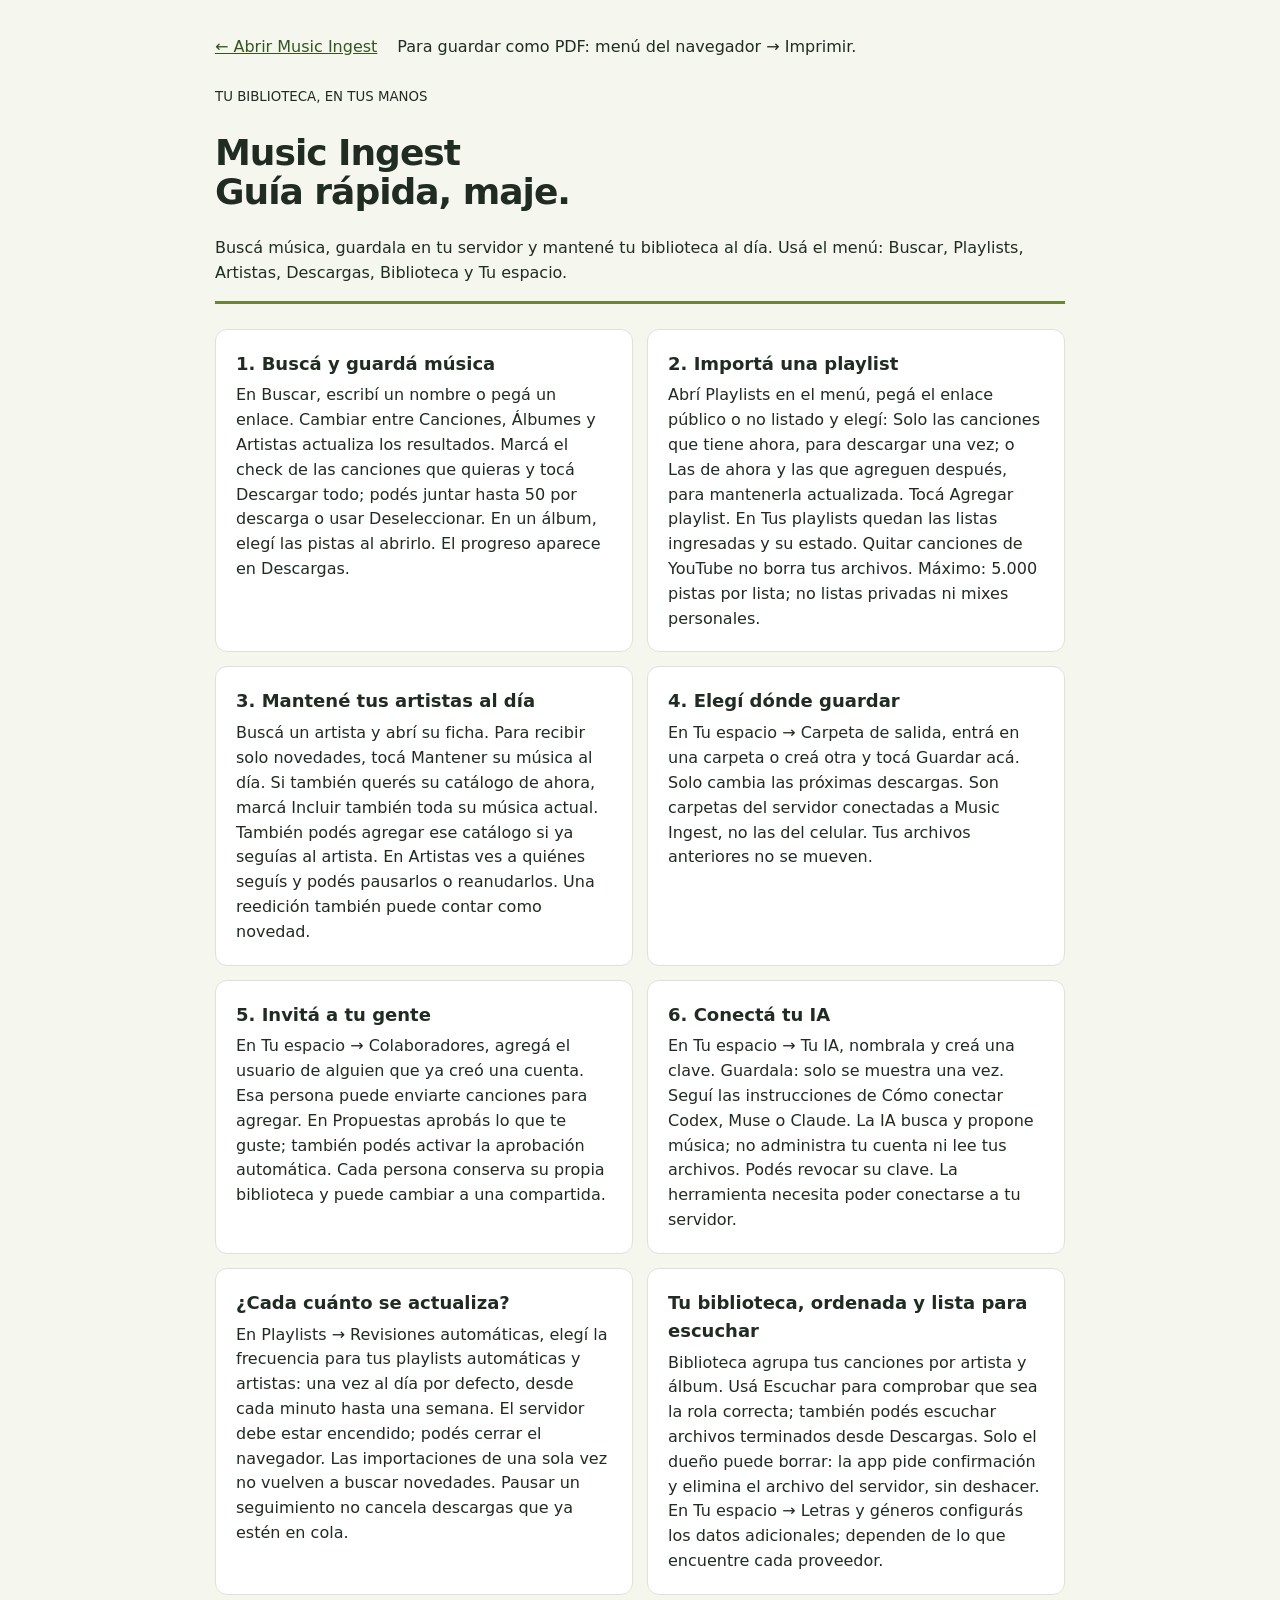
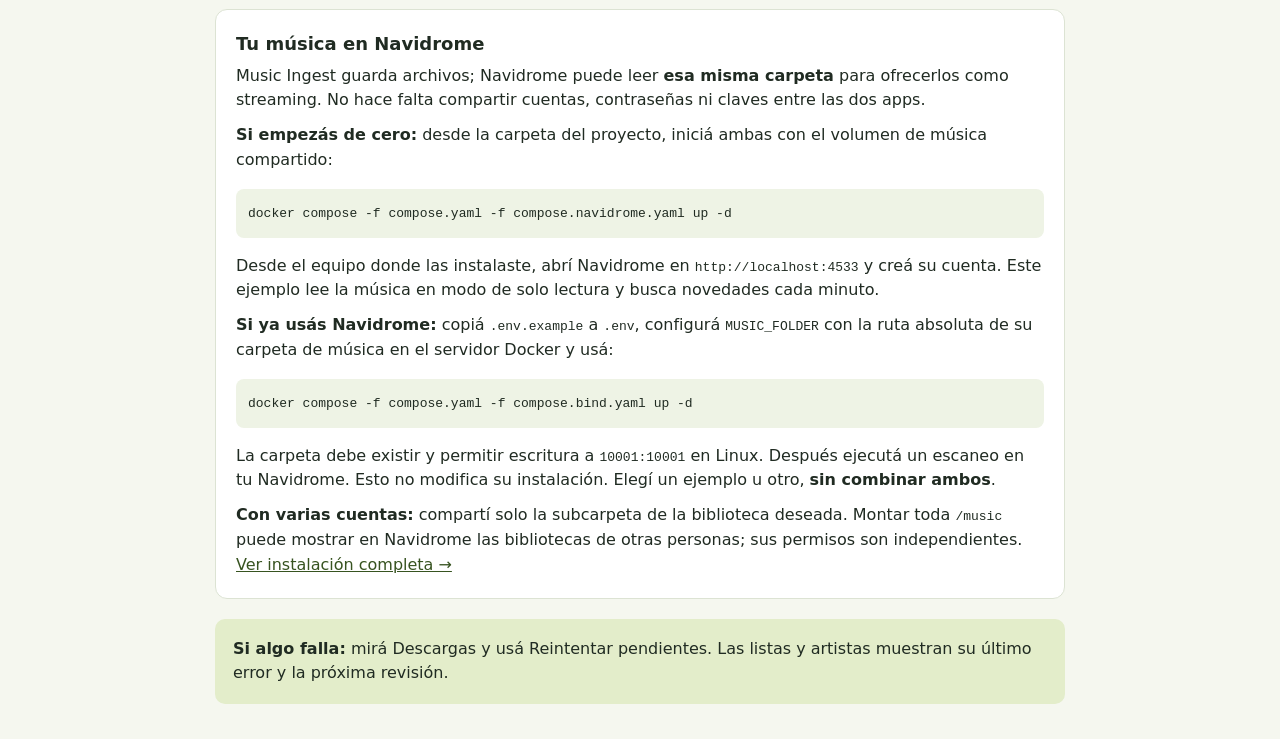
==== static/guia.html @ 91aa930c "Release Music Ingest public beta with private libraries and Navidrome support" ====
<!doctype html><html lang="es"><meta charset="utf-8"><meta name="viewport" content="width=device-width,initial-scale=1"><title>Music Ingest · Guía rápida</title><style>body{font:16px/1.55 system-ui,sans-serif;margin:auto;padding:35px 24px;max-width:850px;color:#202b22;background:#f5f7ef}header{border-bottom:3px solid #70833c;margin-bottom:25px;padding-bottom:15px}h1{font-size:36px;line-height:1.1;letter-spacing:-1px}h2{font-size:18px;margin:0 0 6px}p{margin:0}article{background:white;padding:20px;border:1px solid #dce3d3;border-radius:12px;break-inside:avoid}.grid{display:grid;grid-template-columns:1fr 1fr;gap:14px}a{color:#375320}nav{display:flex;gap:20px;margin-bottom:24px}.wide{grid-column:1/-1}.wide p+p{margin-top:10px}code{font-size:13px;overflow-wrap:anywhere}pre{white-space:pre-wrap;overflow-wrap:anywhere;background:#eef3e5;padding:12px;border-radius:8px}.tip{margin-top:20px;padding:18px;background:#e3edca;border-radius:10px}@media(max-width:650px){.grid{grid-template-columns:1fr}h1{font-size:30px}}@media print{body{font-size:10pt;padding:0;background:white}nav{display:none}.grid{gap:10px}article{padding:12px}h1{font-size:26pt}h2{font-size:12pt}@page{size:A4;margin:14mm}}</style><nav><a href="/">← Abrir Music Ingest</a><span>Para guardar como PDF: menú del navegador → Imprimir.</span></nav><header><small>TU BIBLIOTECA, EN TUS MANOS</small><h1>Music Ingest<br>Guía rápida, maje.</h1><p>Buscá música, guardala en tu servidor y mantené tu biblioteca al día. Usá el menú: Buscar, Playlists, Artistas, Descargas, Biblioteca y Tu espacio.</p></header><main class="grid"><article><h2>1. Buscá y guardá música</h2><p>En Buscar, escribí un nombre o pegá un enlace. Cambiar entre Canciones, Álbumes y Artistas actualiza los resultados. Marcá el check de las canciones que quieras y tocá Descargar todo; podés juntar hasta 50 por descarga o usar Deseleccionar. En un álbum, elegí las pistas al abrirlo. El progreso aparece en Descargas.</p></article><article><h2>2. Importá una playlist</h2><p>Abrí Playlists en el menú, pegá el enlace público o no listado y elegí: Solo las canciones que tiene ahora, para descargar una vez; o Las de ahora y las que agreguen después, para mantenerla actualizada. Tocá Agregar playlist. En Tus playlists quedan las listas ingresadas y su estado. Quitar canciones de YouTube no borra tus archivos. Máximo: 5.000 pistas por lista; no listas privadas ni mixes personales.</p></article><article><h2>3. Mantené tus artistas al día</h2><p>Buscá un artista y abrí su ficha. Para recibir solo novedades, tocá Mantener su música al día. Si también querés su catálogo de ahora, marcá Incluir también toda su música actual. También podés agregar ese catálogo si ya seguías al artista. En Artistas ves a quiénes seguís y podés pausarlos o reanudarlos. Una reedición también puede contar como novedad.</p></article><article><h2>4. Elegí dónde guardar</h2><p>En Tu espacio → Carpeta de salida, entrá en una carpeta o creá otra y tocá Guardar acá. Solo cambia las próximas descargas. Son carpetas del servidor conectadas a Music Ingest, no las del celular. Tus archivos anteriores no se mueven.</p></article><article><h2>5. Invitá a tu gente</h2><p>En Tu espacio → Colaboradores, agregá el usuario de alguien que ya creó una cuenta. Esa persona puede enviarte canciones para agregar. En Propuestas aprobás lo que te guste; también podés activar la aprobación automática. Cada persona conserva su propia biblioteca y puede cambiar a una compartida.</p></article><article><h2>6. Conectá tu IA</h2><p>En Tu espacio → Tu IA, nombrala y creá una clave. Guardala: solo se muestra una vez. Seguí las instrucciones de Cómo conectar Codex, Muse o Claude. La IA busca y propone música; no administra tu cuenta ni lee tus archivos. Podés revocar su clave. La herramienta necesita poder conectarse a tu servidor.</p></article><article><h2>¿Cada cuánto se actualiza?</h2><p>En Playlists → Revisiones automáticas, elegí la frecuencia para tus playlists automáticas y artistas: una vez al día por defecto, desde cada minuto hasta una semana. El servidor debe estar encendido; podés cerrar el navegador. Las importaciones de una sola vez no vuelven a buscar novedades. Pausar un seguimiento no cancela descargas que ya estén en cola.</p></article><article><h2>Tu biblioteca, ordenada y lista para escuchar</h2><p>Biblioteca agrupa tus canciones por artista y álbum. Usá Escuchar para comprobar que sea la rola correcta; también podés escuchar archivos terminados desde Descargas. Solo el dueño puede borrar: la app pide confirmación y elimina el archivo del servidor, sin deshacer. En Tu espacio → Letras y géneros configurás los datos adicionales; dependen de lo que encuentre cada proveedor.</p></article><article class="wide"><h2>Tu música en Navidrome</h2><p>Music Ingest guarda archivos; Navidrome puede leer <strong>esa misma carpeta</strong> para ofrecerlos como streaming. No hace falta compartir cuentas, contraseñas ni claves entre las dos apps.</p><p><strong>Si empezás de cero:</strong> desde la carpeta del proyecto, iniciá ambas con el volumen de música compartido:</p><pre><code>docker compose -f compose.yaml -f compose.navidrome.yaml up -d</code></pre><p>Desde el equipo donde las instalaste, abrí Navidrome en <code>http://localhost:4533</code> y creá su cuenta. Este ejemplo lee la música en modo de solo lectura y busca novedades cada minuto.</p><p><strong>Si ya usás Navidrome:</strong> copiá <code>.env.example</code> a <code>.env</code>, configurá <code>MUSIC_FOLDER</code> con la ruta absoluta de su carpeta de música en el servidor Docker y usá:</p><pre><code>docker compose -f compose.yaml -f compose.bind.yaml up -d</code></pre><p>La carpeta debe existir y permitir escritura a <code>10001:10001</code> en Linux. Después ejecutá un escaneo en tu Navidrome. Esto no modifica su instalación. Elegí un ejemplo u otro, <strong>sin combinar ambos</strong>.</p><p><strong>Con varias cuentas:</strong> compartí solo la subcarpeta de la biblioteca deseada. Montar toda <code>/music</code> puede mostrar en Navidrome las bibliotecas de otras personas; sus permisos son independientes. <a href="https://github.com/Lincktendo/music-ingest#tu-biblioteca-y-navidrome" target="_blank" rel="noopener noreferrer">Ver instalación completa →</a></p></article></main><aside class="tip"><strong>Si algo falla:</strong> mirá Descargas y usá Reintentar pendientes. Las listas y artistas muestran su último error y la próxima revisión.</aside></html>
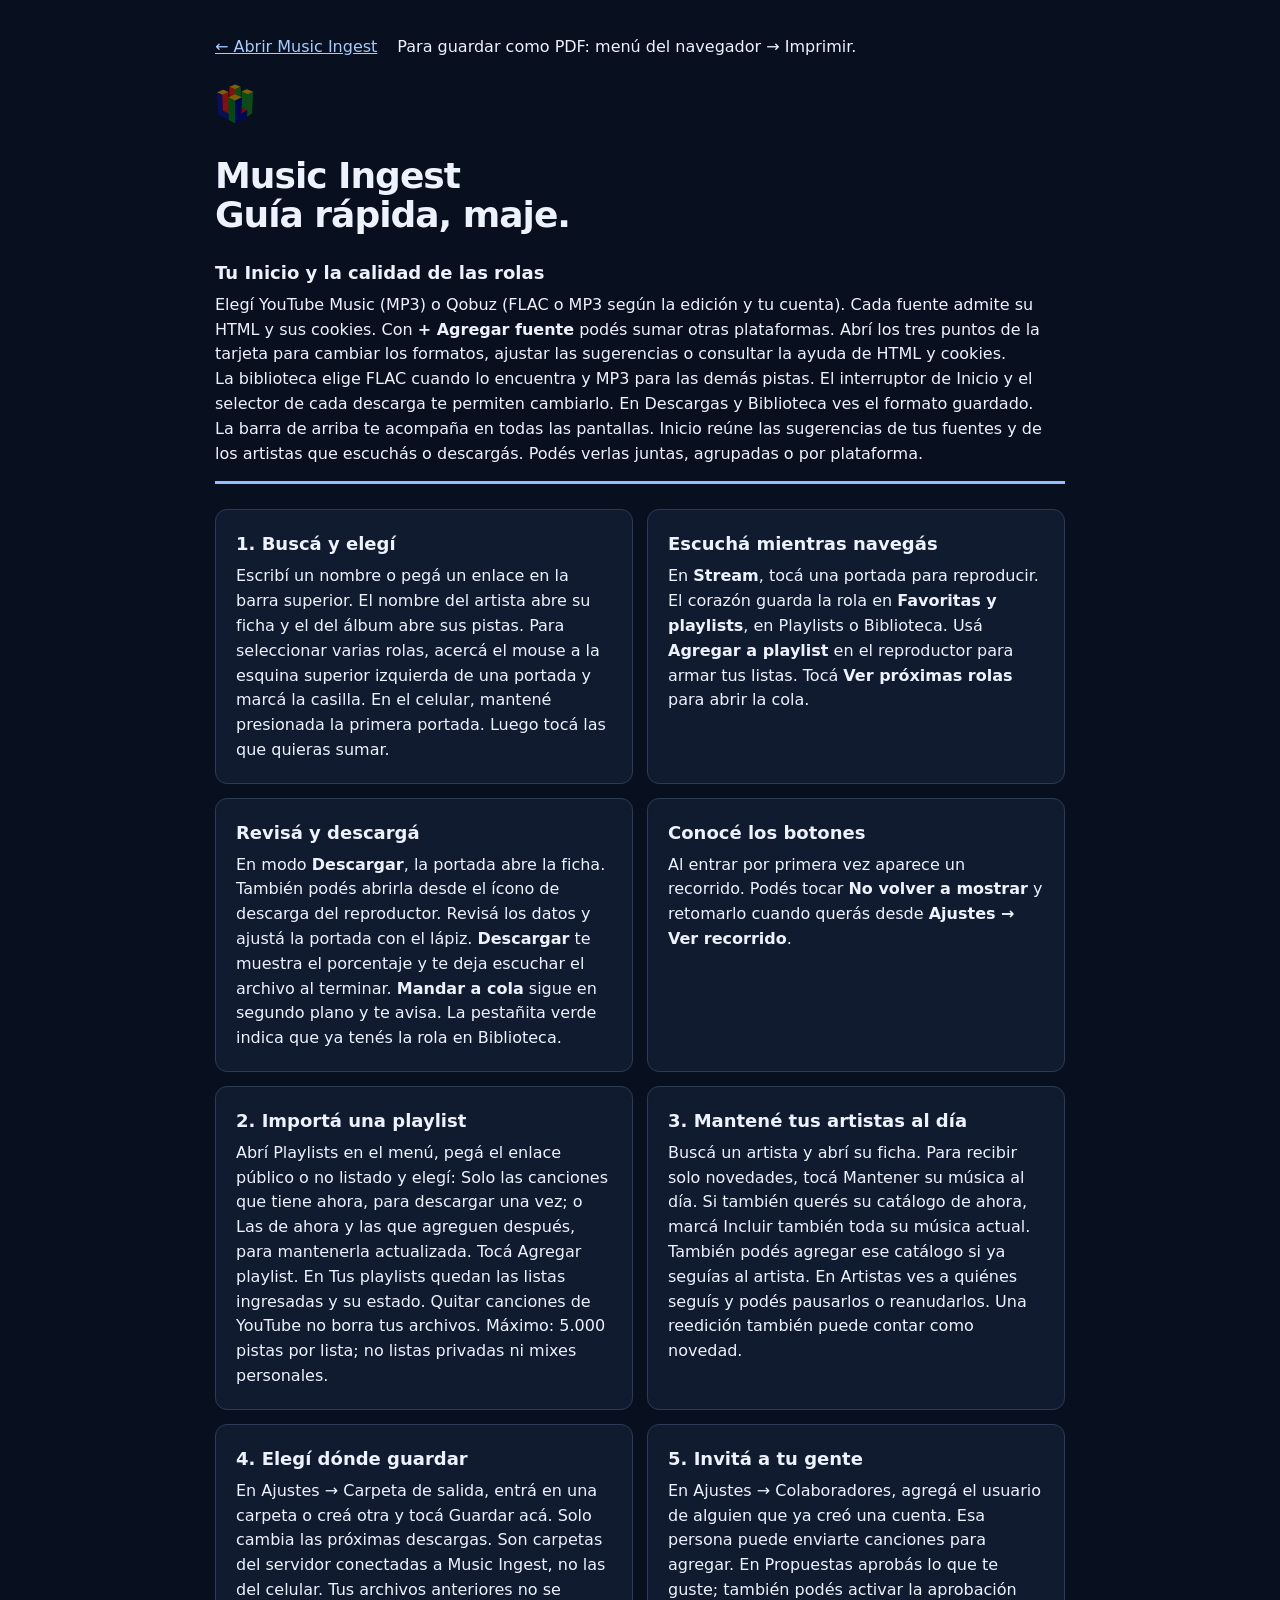
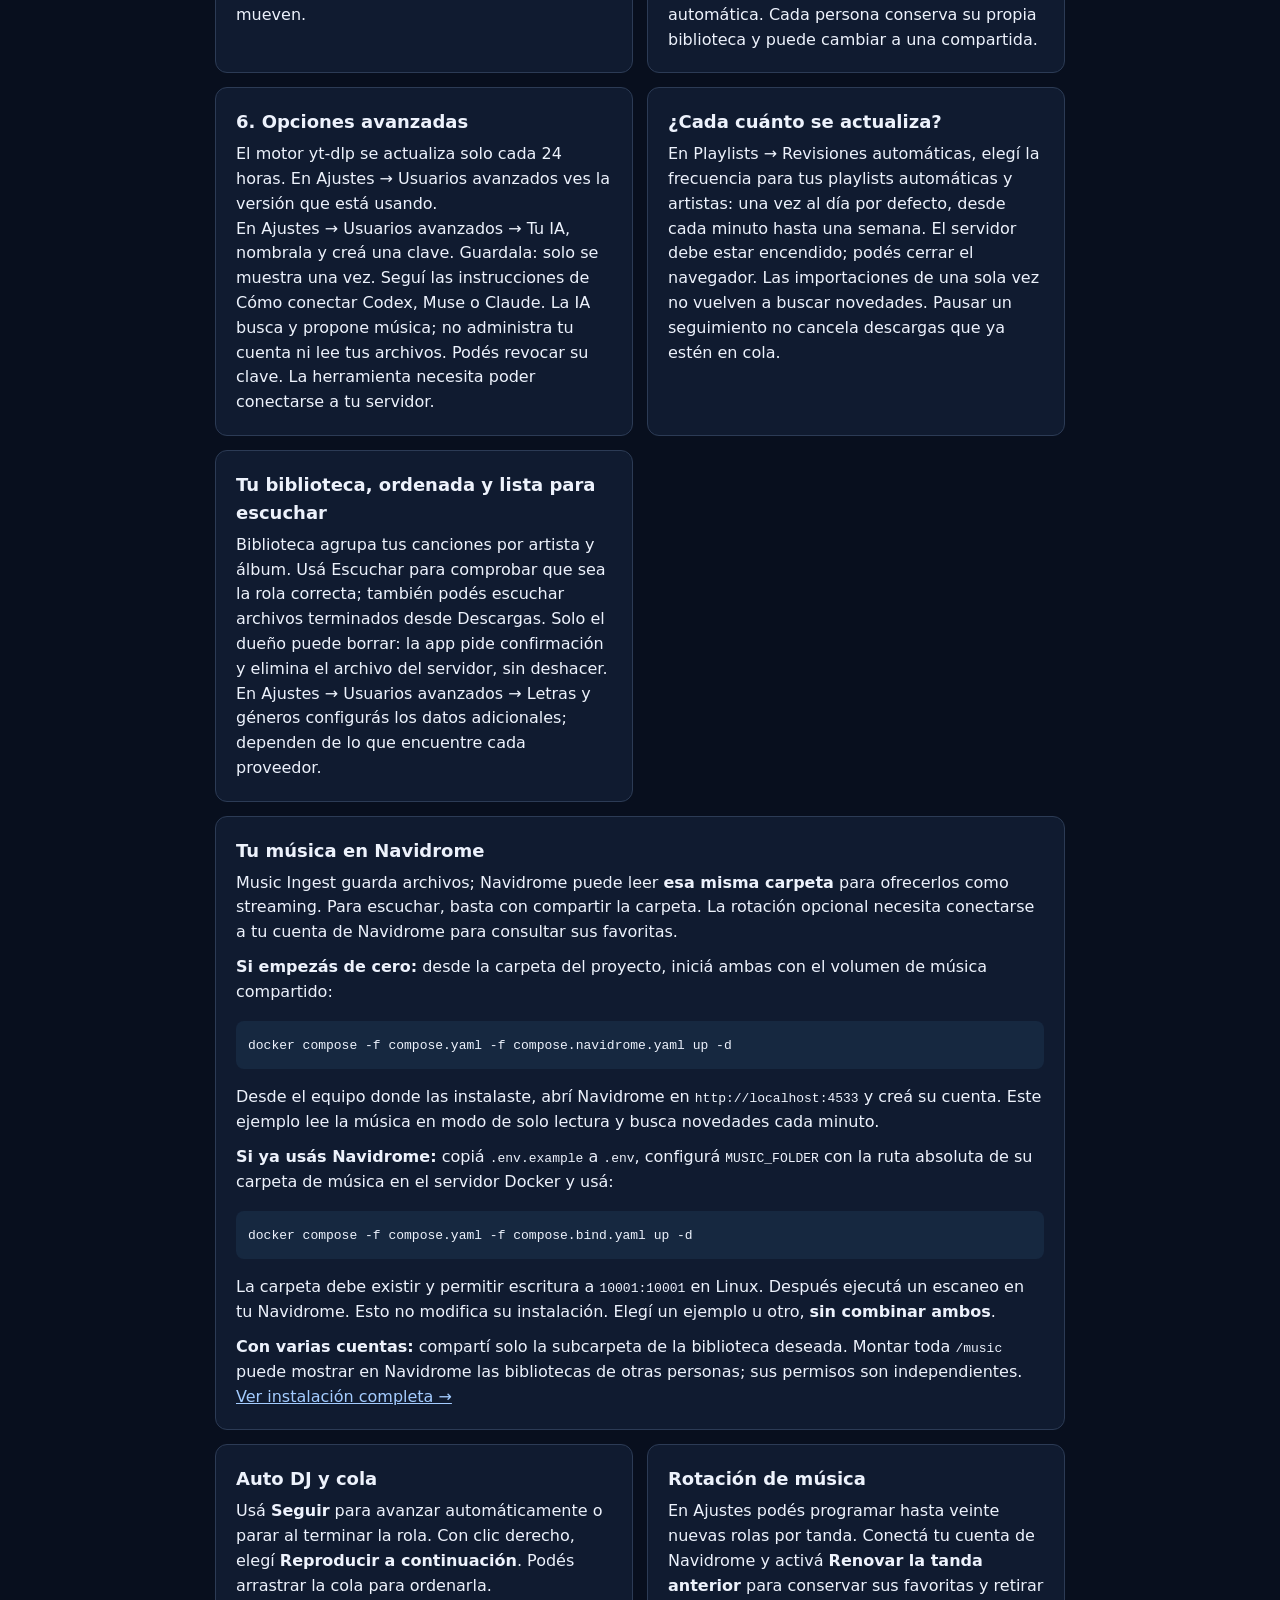
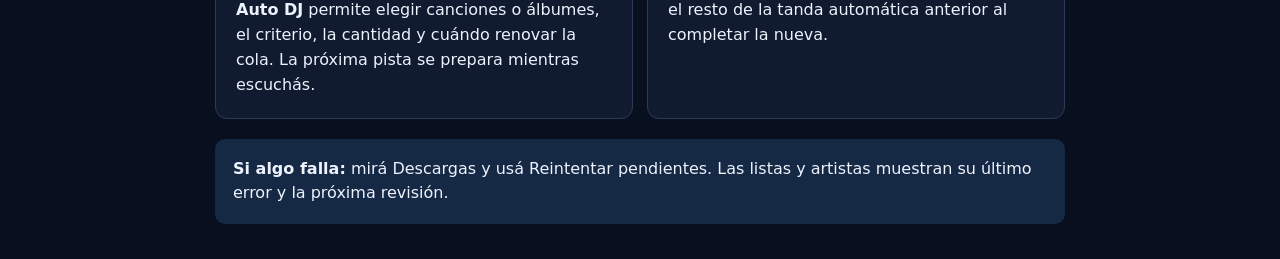
==== commit f52d2717: "Release 0.11.0: streaming, Auto DJ and Navidrome rotation" ====
--- a/static/guia.html
+++ b/static/guia.html
@@ -1 +1,9 @@
-<!doctype html><html lang="es"><meta charset="utf-8"><meta name="viewport" content="width=device-width,initial-scale=1"><title>Music Ingest · Guía rápida</title><style>body{font:16px/1.55 system-ui,sans-serif;margin:auto;padding:35px 24px;max-width:850px;color:#202b22;background:#f5f7ef}header{border-bottom:3px solid #70833c;margin-bottom:25px;padding-bottom:15px}h1{font-size:36px;line-height:1.1;letter-spacing:-1px}h2{font-size:18px;margin:0 0 6px}p{margin:0}article{background:white;padding:20px;border:1px solid #dce3d3;border-radius:12px;break-inside:avoid}.grid{display:grid;grid-template-columns:1fr 1fr;gap:14px}a{color:#375320}nav{display:flex;gap:20px;margin-bottom:24px}.wide{grid-column:1/-1}.wide p+p{margin-top:10px}code{font-size:13px;overflow-wrap:anywhere}pre{white-space:pre-wrap;overflow-wrap:anywhere;background:#eef3e5;padding:12px;border-radius:8px}.tip{margin-top:20px;padding:18px;background:#e3edca;border-radius:10px}@media(max-width:650px){.grid{grid-template-columns:1fr}h1{font-size:30px}}@media print{body{font-size:10pt;padding:0;background:white}nav{display:none}.grid{gap:10px}article{padding:12px}h1{font-size:26pt}h2{font-size:12pt}@page{size:A4;margin:14mm}}</style><nav><a href="/">← Abrir Music Ingest</a><span>Para guardar como PDF: menú del navegador → Imprimir.</span></nav><header><small>TU BIBLIOTECA, EN TUS MANOS</small><h1>Music Ingest<br>Guía rápida, maje.</h1><p>Buscá música, guardala en tu servidor y mantené tu biblioteca al día. Usá el menú: Buscar, Playlists, Artistas, Descargas, Biblioteca y Tu espacio.</p></header><main class="grid"><article><h2>1. Buscá y guardá música</h2><p>En Buscar, escribí un nombre o pegá un enlace. Cambiar entre Canciones, Álbumes y Artistas actualiza los resultados. Marcá el check de las canciones que quieras y tocá Descargar todo; podés juntar hasta 50 por descarga o usar Deseleccionar. En un álbum, elegí las pistas al abrirlo. El progreso aparece en Descargas.</p></article><article><h2>2. Importá una playlist</h2><p>Abrí Playlists en el menú, pegá el enlace público o no listado y elegí: Solo las canciones que tiene ahora, para descargar una vez; o Las de ahora y las que agreguen después, para mantenerla actualizada. Tocá Agregar playlist. En Tus playlists quedan las listas ingresadas y su estado. Quitar canciones de YouTube no borra tus archivos. Máximo: 5.000 pistas por lista; no listas privadas ni mixes personales.</p></article><article><h2>3. Mantené tus artistas al día</h2><p>Buscá un artista y abrí su ficha. Para recibir solo novedades, tocá Mantener su música al día. Si también querés su catálogo de ahora, marcá Incluir también toda su música actual. También podés agregar ese catálogo si ya seguías al artista. En Artistas ves a quiénes seguís y podés pausarlos o reanudarlos. Una reedición también puede contar como novedad.</p></article><article><h2>4. Elegí dónde guardar</h2><p>En Tu espacio → Carpeta de salida, entrá en una carpeta o creá otra y tocá Guardar acá. Solo cambia las próximas descargas. Son carpetas del servidor conectadas a Music Ingest, no las del celular. Tus archivos anteriores no se mueven.</p></article><article><h2>5. Invitá a tu gente</h2><p>En Tu espacio → Colaboradores, agregá el usuario de alguien que ya creó una cuenta. Esa persona puede enviarte canciones para agregar. En Propuestas aprobás lo que te guste; también podés activar la aprobación automática. Cada persona conserva su propia biblioteca y puede cambiar a una compartida.</p></article><article><h2>6. Conectá tu IA</h2><p>En Tu espacio → Tu IA, nombrala y creá una clave. Guardala: solo se muestra una vez. Seguí las instrucciones de Cómo conectar Codex, Muse o Claude. La IA busca y propone música; no administra tu cuenta ni lee tus archivos. Podés revocar su clave. La herramienta necesita poder conectarse a tu servidor.</p></article><article><h2>¿Cada cuánto se actualiza?</h2><p>En Playlists → Revisiones automáticas, elegí la frecuencia para tus playlists automáticas y artistas: una vez al día por defecto, desde cada minuto hasta una semana. El servidor debe estar encendido; podés cerrar el navegador. Las importaciones de una sola vez no vuelven a buscar novedades. Pausar un seguimiento no cancela descargas que ya estén en cola.</p></article><article><h2>Tu biblioteca, ordenada y lista para escuchar</h2><p>Biblioteca agrupa tus canciones por artista y álbum. Usá Escuchar para comprobar que sea la rola correcta; también podés escuchar archivos terminados desde Descargas. Solo el dueño puede borrar: la app pide confirmación y elimina el archivo del servidor, sin deshacer. En Tu espacio → Letras y géneros configurás los datos adicionales; dependen de lo que encuentre cada proveedor.</p></article><article class="wide"><h2>Tu música en Navidrome</h2><p>Music Ingest guarda archivos; Navidrome puede leer <strong>esa misma carpeta</strong> para ofrecerlos como streaming. No hace falta compartir cuentas, contraseñas ni claves entre las dos apps.</p><p><strong>Si empezás de cero:</strong> desde la carpeta del proyecto, iniciá ambas con el volumen de música compartido:</p><pre><code>docker compose -f compose.yaml -f compose.navidrome.yaml up -d</code></pre><p>Desde el equipo donde las instalaste, abrí Navidrome en <code>http://localhost:4533</code> y creá su cuenta. Este ejemplo lee la música en modo de solo lectura y busca novedades cada minuto.</p><p><strong>Si ya usás Navidrome:</strong> copiá <code>.env.example</code> a <code>.env</code>, configurá <code>MUSIC_FOLDER</code> con la ruta absoluta de su carpeta de música en el servidor Docker y usá:</p><pre><code>docker compose -f compose.yaml -f compose.bind.yaml up -d</code></pre><p>La carpeta debe existir y permitir escritura a <code>10001:10001</code> en Linux. Después ejecutá un escaneo en tu Navidrome. Esto no modifica su instalación. Elegí un ejemplo u otro, <strong>sin combinar ambos</strong>.</p><p><strong>Con varias cuentas:</strong> compartí solo la subcarpeta de la biblioteca deseada. Montar toda <code>/music</code> puede mostrar en Navidrome las bibliotecas de otras personas; sus permisos son independientes. <a href="https://github.com/Lincktendo/music-ingest#tu-biblioteca-y-navidrome" target="_blank" rel="noopener noreferrer">Ver instalación completa →</a></p></article></main><aside class="tip"><strong>Si algo falla:</strong> mirá Descargas y usá Reintentar pendientes. Las listas y artistas muestran su último error y la próxima revisión.</aside></html>
+<!doctype html><html lang="es"><meta charset="utf-8"><meta name="viewport" content="width=device-width,initial-scale=1"><title>Music Ingest · Guía rápida</title>
+  <link rel="icon" type="image/png" sizes="16x16" href="/static/brand/lincktendo-16.png">
+  <link rel="icon" type="image/png" sizes="32x32" href="/static/brand/lincktendo-32.png">
+  <link rel="icon" type="image/png" sizes="48x48" href="/static/brand/lincktendo-48.png">
+  <link rel="apple-touch-icon" sizes="180x180" href="/static/brand/lincktendo-180.png">
+<style>body{font:16px/1.55 system-ui,sans-serif;margin:auto;padding:35px 24px;max-width:850px;color:#edf2fc;background:#080f1e}header{border-bottom:3px solid #91bfff;margin-bottom:25px;padding-bottom:15px}h1{font-size:36px;line-height:1.1;letter-spacing:-1px}h2{font-size:18px;margin:0 0 6px}p{margin:0}article{background:#101b30;padding:20px;border:1px solid #2c3b55;border-radius:12px;break-inside:avoid}.grid{display:grid;grid-template-columns:1fr 1fr;gap:14px}a{color:#a4ccff}nav{display:flex;gap:20px;margin-bottom:24px}.wide{grid-column:1/-1}.wide p+p{margin-top:10px}code{font-size:13px;overflow-wrap:anywhere}pre{white-space:pre-wrap;overflow-wrap:anywhere;background:#162840;padding:12px;border-radius:8px}.tip{margin-top:20px;padding:18px;background:#152844;border-radius:10px}@media(max-width:650px){.grid{grid-template-columns:1fr}h1{font-size:30px}}@media print{body,article,pre,.tip{color:#17202c;background:white}a{color:#143451}body{font-size:10pt;padding:0;background:white}nav{display:none}.grid{gap:10px}article{padding:12px}h1{font-size:26pt}h2{font-size:12pt}@page{size:A4;margin:14mm}}</style><nav><a href="/">← Abrir Music Ingest</a><span>Para guardar como PDF: menú del navegador → Imprimir.</span></nav><header><img src="/static/brand/lincktendo.png" width="40" height="40" alt="Lincktendo"><h1>Music Ingest<br>Guía rápida, maje.</h1><section><h2>Tu Inicio y la calidad de las rolas</h2><p>Elegí YouTube Music (MP3) o Qobuz (FLAC o MP3 según la edición y tu cuenta). Cada fuente admite su HTML y sus cookies. Con <strong>+ Agregar fuente</strong> podés sumar otras plataformas. Abrí los tres puntos de la tarjeta para cambiar los formatos, ajustar las sugerencias o consultar la ayuda de HTML y cookies.</p><p>La biblioteca elige FLAC cuando lo encuentra y MP3 para las demás pistas. El interruptor de Inicio y el selector de cada descarga te permiten cambiarlo. En Descargas y Biblioteca ves el formato guardado.</p></section><p>La barra de arriba te acompaña en todas las pantallas. Inicio reúne las sugerencias de tus fuentes y de los artistas que escuchás o descargás. Podés verlas juntas, agrupadas o por plataforma.</p></header><main class="grid"><article><h2>1. Buscá y elegí</h2><p>Escribí un nombre o pegá un enlace en la barra superior. El nombre del artista abre su ficha y el del álbum abre sus pistas. Para seleccionar varias rolas, acercá el mouse a la esquina superior izquierda de una portada y marcá la casilla. En el celular, mantené presionada la primera portada. Luego tocá las que quieras sumar.</p></article>
+<article><h2>Escuchá mientras navegás</h2><p>En <strong>Stream</strong>, tocá una portada para reproducir. El corazón guarda la rola en <strong>Favoritas y playlists</strong>, en Playlists o Biblioteca. Usá <strong>Agregar a playlist</strong> en el reproductor para armar tus listas. Tocá <strong>Ver próximas rolas</strong> para abrir la cola.</p></article>
+<article><h2>Revisá y descargá</h2><p>En modo <strong>Descargar</strong>, la portada abre la ficha. También podés abrirla desde el ícono de descarga del reproductor. Revisá los datos y ajustá la portada con el lápiz. <strong>Descargar</strong> te muestra el porcentaje y te deja escuchar el archivo al terminar. <strong>Mandar a cola</strong> sigue en segundo plano y te avisa. La pestañita verde indica que ya tenés la rola en Biblioteca.</p></article>
+<article><h2>Conocé los botones</h2><p>Al entrar por primera vez aparece un recorrido. Podés tocar <strong>No volver a mostrar</strong> y retomarlo cuando querás desde <strong>Ajustes → Ver recorrido</strong>.</p></article><article><h2>2. Importá una playlist</h2><p>Abrí Playlists en el menú, pegá el enlace público o no listado y elegí: Solo las canciones que tiene ahora, para descargar una vez; o Las de ahora y las que agreguen después, para mantenerla actualizada. Tocá Agregar playlist. En Tus playlists quedan las listas ingresadas y su estado. Quitar canciones de YouTube no borra tus archivos. Máximo: 5.000 pistas por lista; no listas privadas ni mixes personales.</p></article><article><h2>3. Mantené tus artistas al día</h2><p>Buscá un artista y abrí su ficha. Para recibir solo novedades, tocá Mantener su música al día. Si también querés su catálogo de ahora, marcá Incluir también toda su música actual. También podés agregar ese catálogo si ya seguías al artista. En Artistas ves a quiénes seguís y podés pausarlos o reanudarlos. Una reedición también puede contar como novedad.</p></article><article><h2>4. Elegí dónde guardar</h2><p>En Ajustes → Carpeta de salida, entrá en una carpeta o creá otra y tocá Guardar acá. Solo cambia las próximas descargas. Son carpetas del servidor conectadas a Music Ingest, no las del celular. Tus archivos anteriores no se mueven.</p></article><article><h2>5. Invitá a tu gente</h2><p>En Ajustes → Colaboradores, agregá el usuario de alguien que ya creó una cuenta. Esa persona puede enviarte canciones para agregar. En Propuestas aprobás lo que te guste; también podés activar la aprobación automática. Cada persona conserva su propia biblioteca y puede cambiar a una compartida.</p></article><article><h2>6. Opciones avanzadas</h2><p>El motor yt-dlp se actualiza solo cada 24 horas. En Ajustes → Usuarios avanzados ves la versión que está usando.</p><p>En Ajustes → Usuarios avanzados → Tu IA, nombrala y creá una clave. Guardala: solo se muestra una vez. Seguí las instrucciones de Cómo conectar Codex, Muse o Claude. La IA busca y propone música; no administra tu cuenta ni lee tus archivos. Podés revocar su clave. La herramienta necesita poder conectarse a tu servidor.</p></article><article><h2>¿Cada cuánto se actualiza?</h2><p>En Playlists → Revisiones automáticas, elegí la frecuencia para tus playlists automáticas y artistas: una vez al día por defecto, desde cada minuto hasta una semana. El servidor debe estar encendido; podés cerrar el navegador. Las importaciones de una sola vez no vuelven a buscar novedades. Pausar un seguimiento no cancela descargas que ya estén en cola.</p></article><article><h2>Tu biblioteca, ordenada y lista para escuchar</h2><p>Biblioteca agrupa tus canciones por artista y álbum. Usá Escuchar para comprobar que sea la rola correcta; también podés escuchar archivos terminados desde Descargas. Solo el dueño puede borrar: la app pide confirmación y elimina el archivo del servidor, sin deshacer. En Ajustes → Usuarios avanzados → Letras y géneros configurás los datos adicionales; dependen de lo que encuentre cada proveedor.</p></article><article class="wide"><h2>Tu música en Navidrome</h2><p>Music Ingest guarda archivos; Navidrome puede leer <strong>esa misma carpeta</strong> para ofrecerlos como streaming. Para escuchar, basta con compartir la carpeta. La rotación opcional necesita conectarse a tu cuenta de Navidrome para consultar sus favoritas.</p><p><strong>Si empezás de cero:</strong> desde la carpeta del proyecto, iniciá ambas con el volumen de música compartido:</p><pre><code>docker compose -f compose.yaml -f compose.navidrome.yaml up -d</code></pre><p>Desde el equipo donde las instalaste, abrí Navidrome en <code>http://localhost:4533</code> y creá su cuenta. Este ejemplo lee la música en modo de solo lectura y busca novedades cada minuto.</p><p><strong>Si ya usás Navidrome:</strong> copiá <code>.env.example</code> a <code>.env</code>, configurá <code>MUSIC_FOLDER</code> con la ruta absoluta de su carpeta de música en el servidor Docker y usá:</p><pre><code>docker compose -f compose.yaml -f compose.bind.yaml up -d</code></pre><p>La carpeta debe existir y permitir escritura a <code>10001:10001</code> en Linux. Después ejecutá un escaneo en tu Navidrome. Esto no modifica su instalación. Elegí un ejemplo u otro, <strong>sin combinar ambos</strong>.</p><p><strong>Con varias cuentas:</strong> compartí solo la subcarpeta de la biblioteca deseada. Montar toda <code>/music</code> puede mostrar en Navidrome las bibliotecas de otras personas; sus permisos son independientes. <a href="https://github.com/Lincktendo/music-ingest#tu-biblioteca-y-navidrome" target="_blank" rel="noopener noreferrer">Ver instalación completa →</a></p></article><article><h2>Auto DJ y cola</h2><p>Usá <strong>Seguir</strong> para avanzar automáticamente o parar al terminar la rola. Con clic derecho, elegí <strong>Reproducir a continuación</strong>. Podés arrastrar la cola para ordenarla.</p><p><strong>Auto DJ</strong> permite elegir canciones o álbumes, el criterio, la cantidad y cuándo renovar la cola. La próxima pista se prepara mientras escuchás.</p></article><article><h2>Rotación de música</h2><p>En Ajustes podés programar hasta veinte nuevas rolas por tanda. Conectá tu cuenta de Navidrome y activá <strong>Renovar la tanda anterior</strong> para conservar sus favoritas y retirar el resto de la tanda automática anterior al completar la nueva.</p></article></main><aside class="tip"><strong>Si algo falla:</strong> mirá Descargas y usá Reintentar pendientes. Las listas y artistas muestran su último error y la próxima revisión.</aside></html>
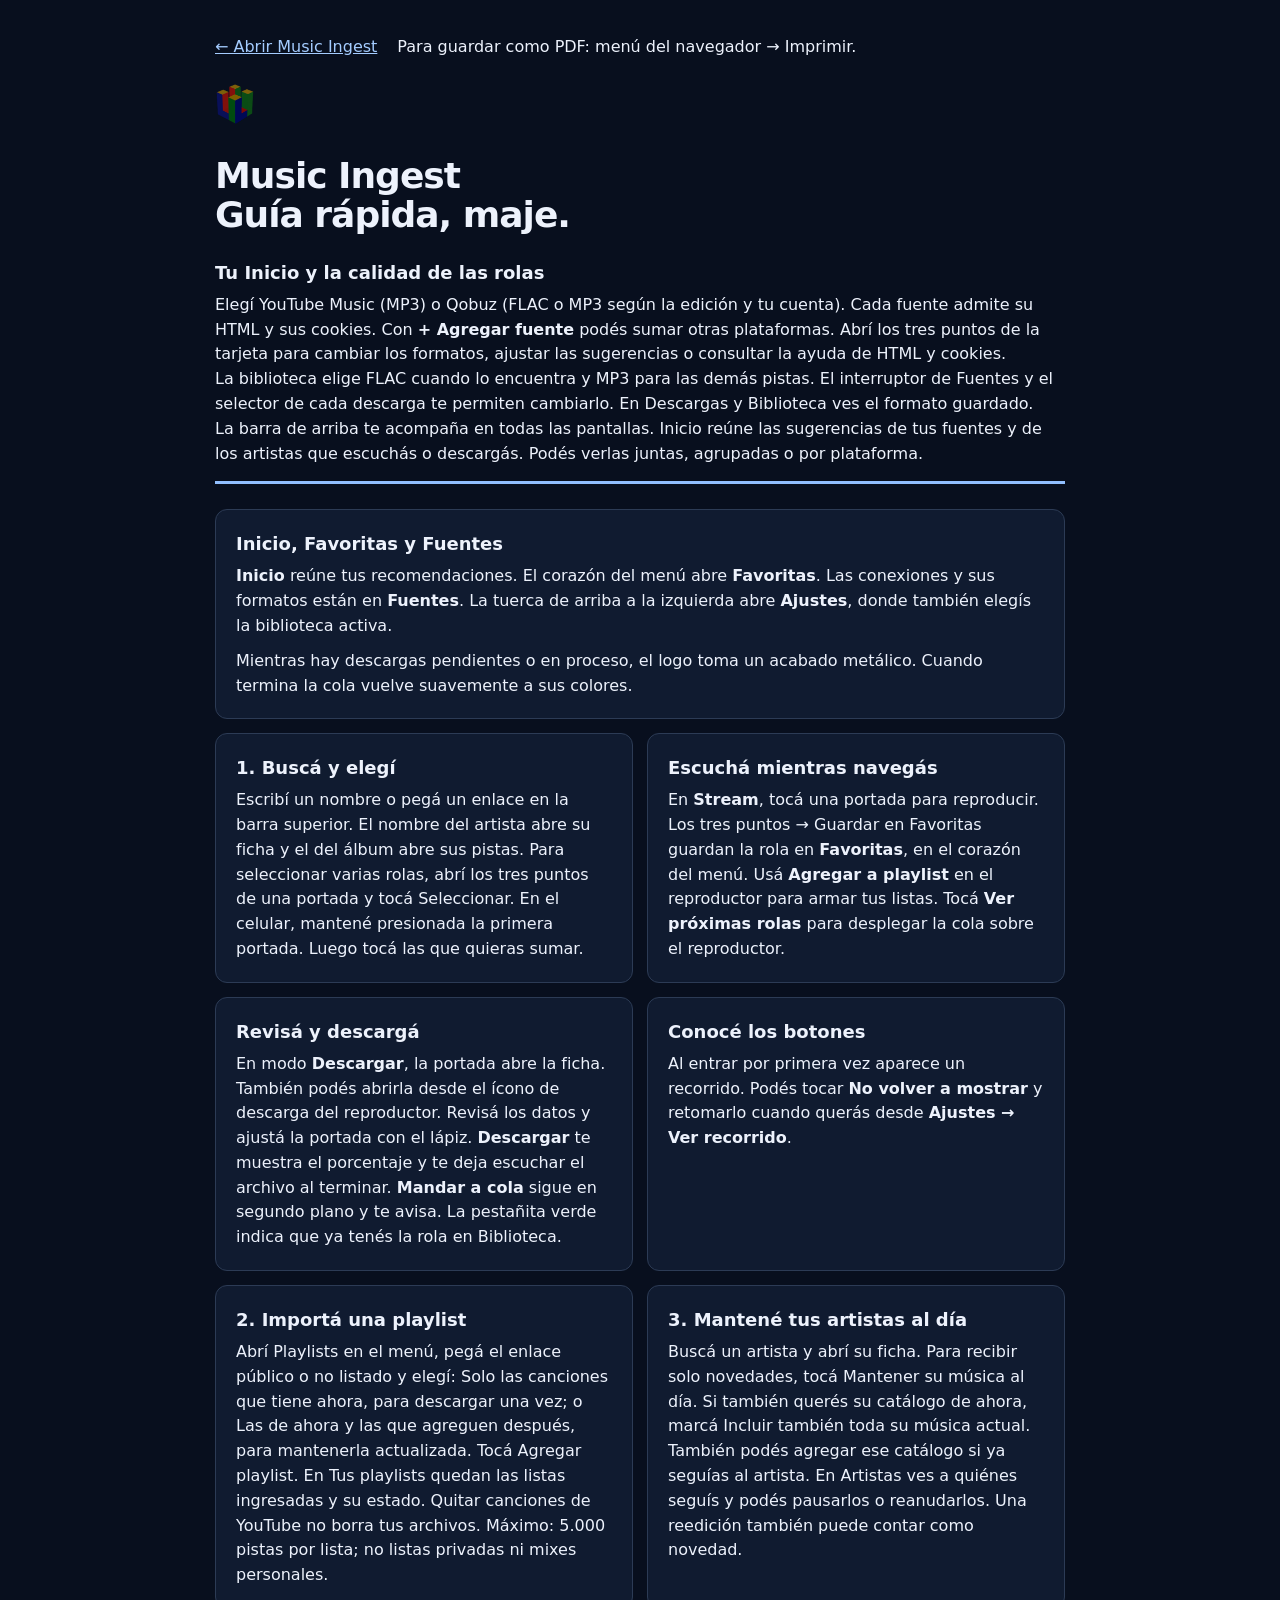
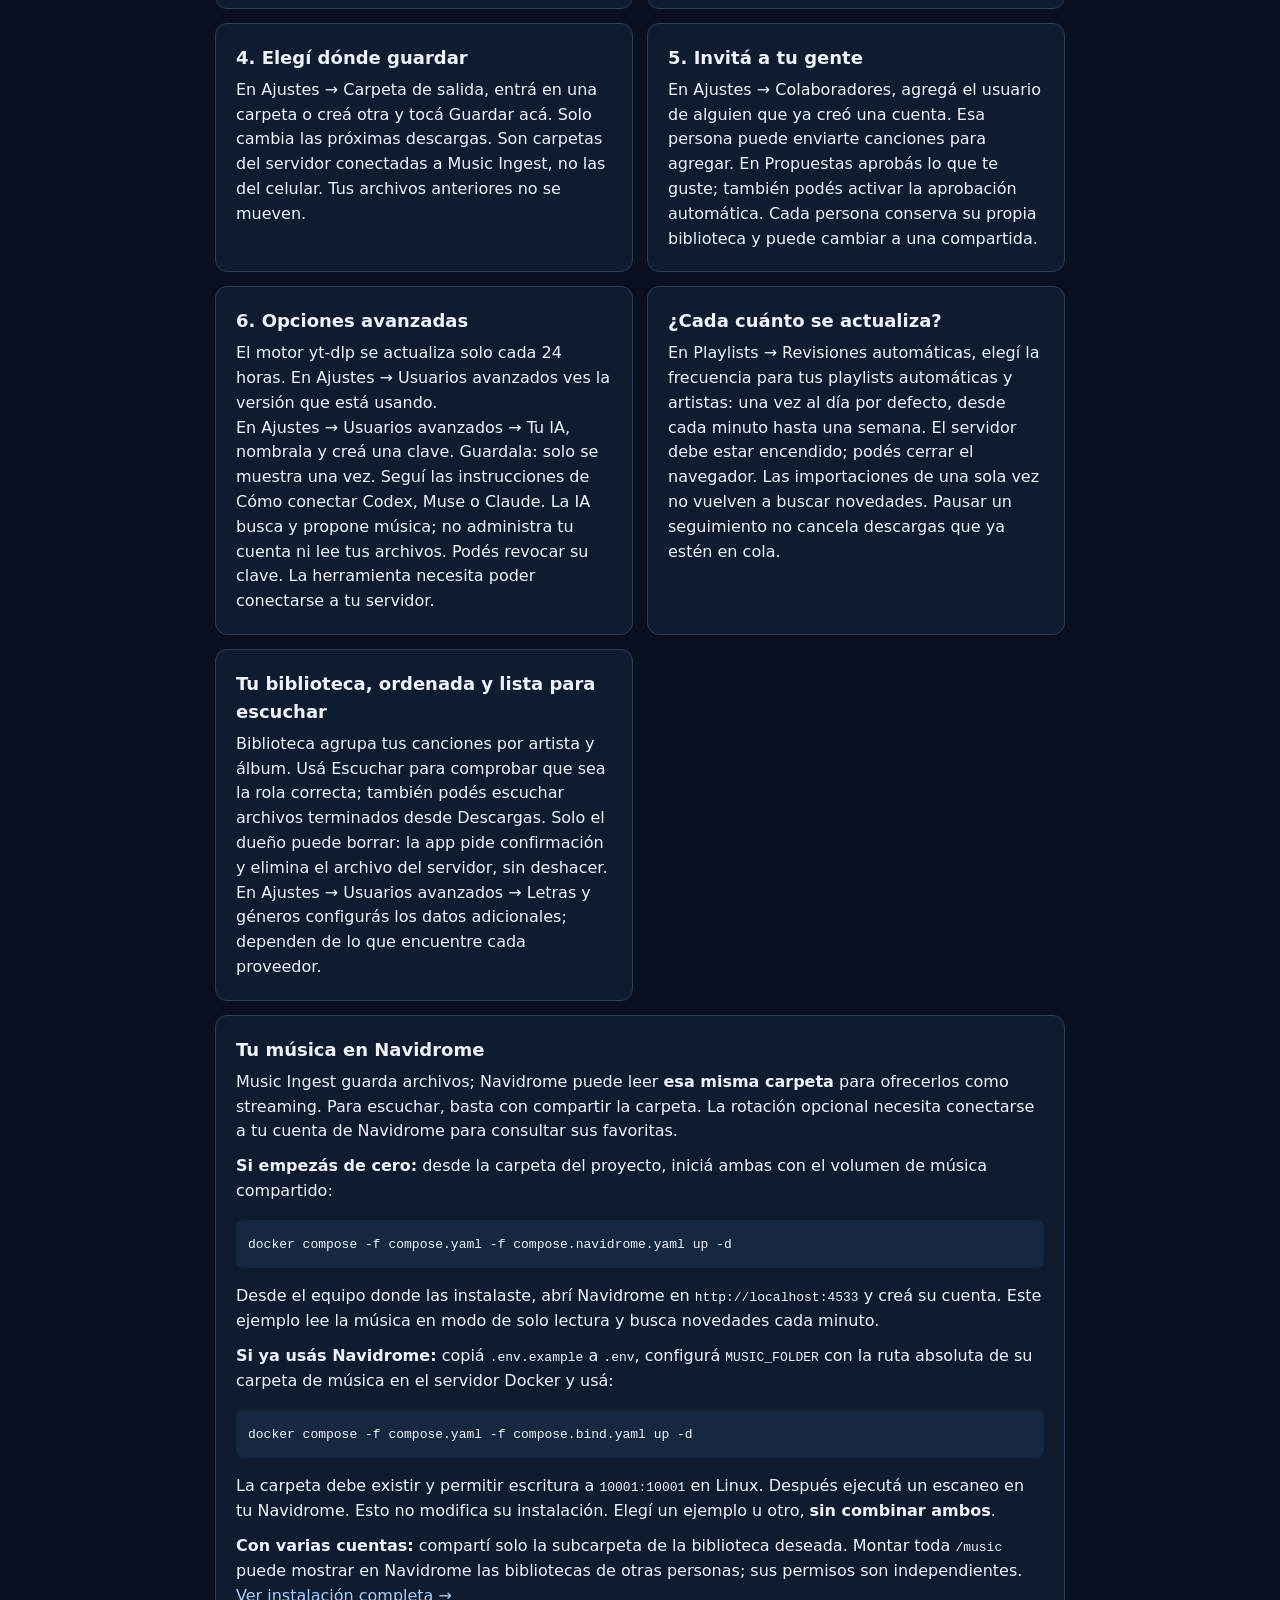
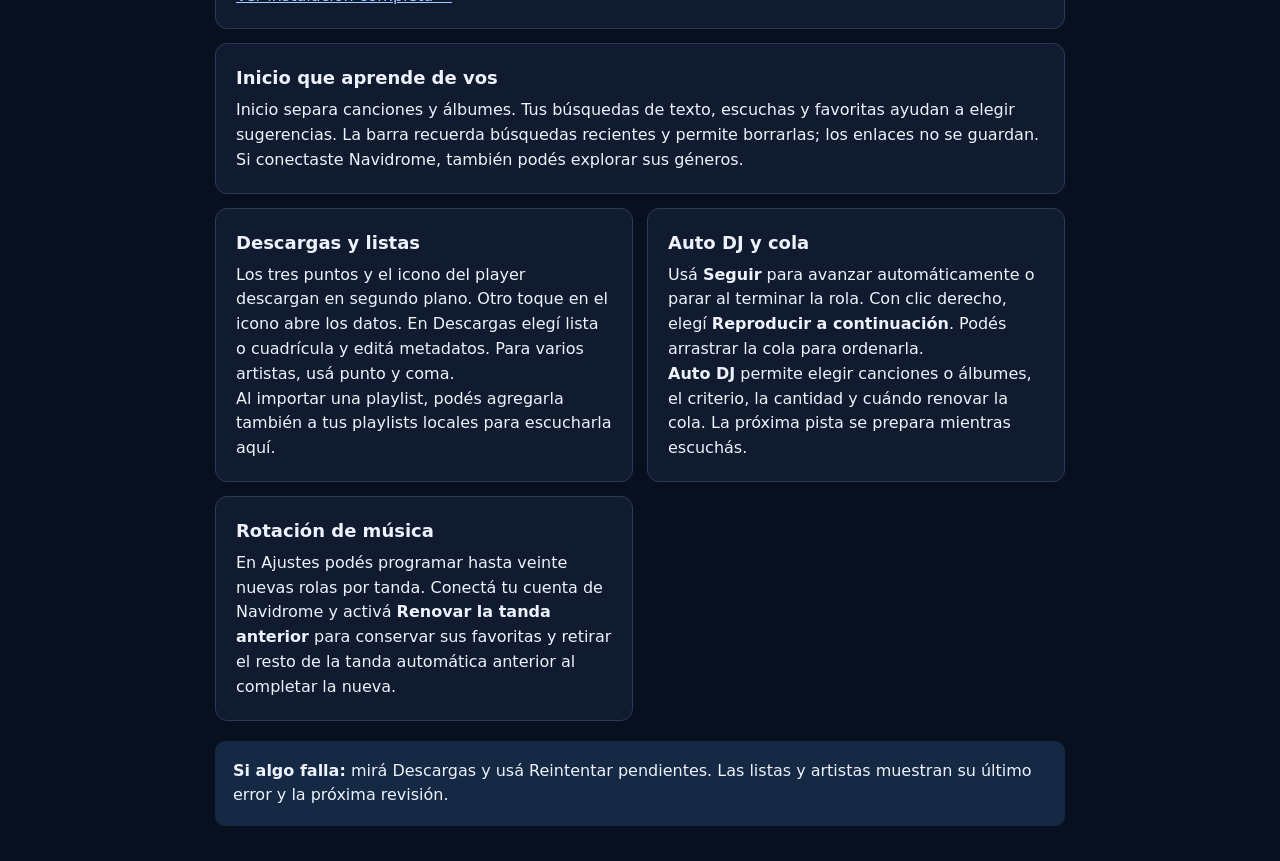
==== commit 5bacb5b3: "Release 0.12.0: faster playback, discovery and library controls" ====
--- a/static/guia.html
+++ b/static/guia.html
@@ -3,7 +3,7 @@
   <link rel="icon" type="image/png" sizes="32x32" href="/static/brand/lincktendo-32.png">
   <link rel="icon" type="image/png" sizes="48x48" href="/static/brand/lincktendo-48.png">
   <link rel="apple-touch-icon" sizes="180x180" href="/static/brand/lincktendo-180.png">
-<style>body{font:16px/1.55 system-ui,sans-serif;margin:auto;padding:35px 24px;max-width:850px;color:#edf2fc;background:#080f1e}header{border-bottom:3px solid #91bfff;margin-bottom:25px;padding-bottom:15px}h1{font-size:36px;line-height:1.1;letter-spacing:-1px}h2{font-size:18px;margin:0 0 6px}p{margin:0}article{background:#101b30;padding:20px;border:1px solid #2c3b55;border-radius:12px;break-inside:avoid}.grid{display:grid;grid-template-columns:1fr 1fr;gap:14px}a{color:#a4ccff}nav{display:flex;gap:20px;margin-bottom:24px}.wide{grid-column:1/-1}.wide p+p{margin-top:10px}code{font-size:13px;overflow-wrap:anywhere}pre{white-space:pre-wrap;overflow-wrap:anywhere;background:#162840;padding:12px;border-radius:8px}.tip{margin-top:20px;padding:18px;background:#152844;border-radius:10px}@media(max-width:650px){.grid{grid-template-columns:1fr}h1{font-size:30px}}@media print{body,article,pre,.tip{color:#17202c;background:white}a{color:#143451}body{font-size:10pt;padding:0;background:white}nav{display:none}.grid{gap:10px}article{padding:12px}h1{font-size:26pt}h2{font-size:12pt}@page{size:A4;margin:14mm}}</style><nav><a href="/">← Abrir Music Ingest</a><span>Para guardar como PDF: menú del navegador → Imprimir.</span></nav><header><img src="/static/brand/lincktendo.png" width="40" height="40" alt="Lincktendo"><h1>Music Ingest<br>Guía rápida, maje.</h1><section><h2>Tu Inicio y la calidad de las rolas</h2><p>Elegí YouTube Music (MP3) o Qobuz (FLAC o MP3 según la edición y tu cuenta). Cada fuente admite su HTML y sus cookies. Con <strong>+ Agregar fuente</strong> podés sumar otras plataformas. Abrí los tres puntos de la tarjeta para cambiar los formatos, ajustar las sugerencias o consultar la ayuda de HTML y cookies.</p><p>La biblioteca elige FLAC cuando lo encuentra y MP3 para las demás pistas. El interruptor de Inicio y el selector de cada descarga te permiten cambiarlo. En Descargas y Biblioteca ves el formato guardado.</p></section><p>La barra de arriba te acompaña en todas las pantallas. Inicio reúne las sugerencias de tus fuentes y de los artistas que escuchás o descargás. Podés verlas juntas, agrupadas o por plataforma.</p></header><main class="grid"><article><h2>1. Buscá y elegí</h2><p>Escribí un nombre o pegá un enlace en la barra superior. El nombre del artista abre su ficha y el del álbum abre sus pistas. Para seleccionar varias rolas, acercá el mouse a la esquina superior izquierda de una portada y marcá la casilla. En el celular, mantené presionada la primera portada. Luego tocá las que quieras sumar.</p></article>
-<article><h2>Escuchá mientras navegás</h2><p>En <strong>Stream</strong>, tocá una portada para reproducir. El corazón guarda la rola en <strong>Favoritas y playlists</strong>, en Playlists o Biblioteca. Usá <strong>Agregar a playlist</strong> en el reproductor para armar tus listas. Tocá <strong>Ver próximas rolas</strong> para abrir la cola.</p></article>
+<style>body{font:16px/1.55 system-ui,sans-serif;margin:auto;padding:35px 24px;max-width:850px;color:#edf2fc;background:#080f1e}header{border-bottom:3px solid #91bfff;margin-bottom:25px;padding-bottom:15px}h1{font-size:36px;line-height:1.1;letter-spacing:-1px}h2{font-size:18px;margin:0 0 6px}p{margin:0}article{background:#101b30;padding:20px;border:1px solid #2c3b55;border-radius:12px;break-inside:avoid}.grid{display:grid;grid-template-columns:1fr 1fr;gap:14px}a{color:#a4ccff}nav{display:flex;gap:20px;margin-bottom:24px}.wide{grid-column:1/-1}.wide p+p{margin-top:10px}code{font-size:13px;overflow-wrap:anywhere}pre{white-space:pre-wrap;overflow-wrap:anywhere;background:#162840;padding:12px;border-radius:8px}.tip{margin-top:20px;padding:18px;background:#152844;border-radius:10px}@media(max-width:650px){.grid{grid-template-columns:1fr}h1{font-size:30px}}@media print{body,article,pre,.tip{color:#17202c;background:white}a{color:#143451}body{font-size:10pt;padding:0;background:white}nav{display:none}.grid{gap:10px}article{padding:12px}h1{font-size:26pt}h2{font-size:12pt}@page{size:A4;margin:14mm}}</style><nav><a href="/">← Abrir Music Ingest</a><span>Para guardar como PDF: menú del navegador → Imprimir.</span></nav><header><img src="/static/brand/lincktendo.png" width="40" height="40" alt="Lincktendo"><h1>Music Ingest<br>Guía rápida, maje.</h1><section><h2>Tu Inicio y la calidad de las rolas</h2><p>Elegí YouTube Music (MP3) o Qobuz (FLAC o MP3 según la edición y tu cuenta). Cada fuente admite su HTML y sus cookies. Con <strong>+ Agregar fuente</strong> podés sumar otras plataformas. Abrí los tres puntos de la tarjeta para cambiar los formatos, ajustar las sugerencias o consultar la ayuda de HTML y cookies.</p><p>La biblioteca elige FLAC cuando lo encuentra y MP3 para las demás pistas. El interruptor de Fuentes y el selector de cada descarga te permiten cambiarlo. En Descargas y Biblioteca ves el formato guardado.</p></section><p>La barra de arriba te acompaña en todas las pantallas. Inicio reúne las sugerencias de tus fuentes y de los artistas que escuchás o descargás. Podés verlas juntas, agrupadas o por plataforma.</p></header><main class="grid"><article class="wide"><h2>Inicio, Favoritas y Fuentes</h2><p><strong>Inicio</strong> reúne tus recomendaciones. El corazón del menú abre <strong>Favoritas</strong>. Las conexiones y sus formatos están en <strong>Fuentes</strong>. La tuerca de arriba a la izquierda abre <strong>Ajustes</strong>, donde también elegís la biblioteca activa.</p><p>Mientras hay descargas pendientes o en proceso, el logo toma un acabado metálico. Cuando termina la cola vuelve suavemente a sus colores.</p></article><article><h2>1. Buscá y elegí</h2><p>Escribí un nombre o pegá un enlace en la barra superior. El nombre del artista abre su ficha y el del álbum abre sus pistas. Para seleccionar varias rolas, abrí los tres puntos de una portada y tocá Seleccionar. En el celular, mantené presionada la primera portada. Luego tocá las que quieras sumar.</p></article>
+<article><h2>Escuchá mientras navegás</h2><p>En <strong>Stream</strong>, tocá una portada para reproducir. Los tres puntos → Guardar en Favoritas guardan la rola en <strong>Favoritas</strong>, en el corazón del menú. Usá <strong>Agregar a playlist</strong> en el reproductor para armar tus listas. Tocá <strong>Ver próximas rolas</strong> para desplegar la cola sobre el reproductor.</p></article>
 <article><h2>Revisá y descargá</h2><p>En modo <strong>Descargar</strong>, la portada abre la ficha. También podés abrirla desde el ícono de descarga del reproductor. Revisá los datos y ajustá la portada con el lápiz. <strong>Descargar</strong> te muestra el porcentaje y te deja escuchar el archivo al terminar. <strong>Mandar a cola</strong> sigue en segundo plano y te avisa. La pestañita verde indica que ya tenés la rola en Biblioteca.</p></article>
-<article><h2>Conocé los botones</h2><p>Al entrar por primera vez aparece un recorrido. Podés tocar <strong>No volver a mostrar</strong> y retomarlo cuando querás desde <strong>Ajustes → Ver recorrido</strong>.</p></article><article><h2>2. Importá una playlist</h2><p>Abrí Playlists en el menú, pegá el enlace público o no listado y elegí: Solo las canciones que tiene ahora, para descargar una vez; o Las de ahora y las que agreguen después, para mantenerla actualizada. Tocá Agregar playlist. En Tus playlists quedan las listas ingresadas y su estado. Quitar canciones de YouTube no borra tus archivos. Máximo: 5.000 pistas por lista; no listas privadas ni mixes personales.</p></article><article><h2>3. Mantené tus artistas al día</h2><p>Buscá un artista y abrí su ficha. Para recibir solo novedades, tocá Mantener su música al día. Si también querés su catálogo de ahora, marcá Incluir también toda su música actual. También podés agregar ese catálogo si ya seguías al artista. En Artistas ves a quiénes seguís y podés pausarlos o reanudarlos. Una reedición también puede contar como novedad.</p></article><article><h2>4. Elegí dónde guardar</h2><p>En Ajustes → Carpeta de salida, entrá en una carpeta o creá otra y tocá Guardar acá. Solo cambia las próximas descargas. Son carpetas del servidor conectadas a Music Ingest, no las del celular. Tus archivos anteriores no se mueven.</p></article><article><h2>5. Invitá a tu gente</h2><p>En Ajustes → Colaboradores, agregá el usuario de alguien que ya creó una cuenta. Esa persona puede enviarte canciones para agregar. En Propuestas aprobás lo que te guste; también podés activar la aprobación automática. Cada persona conserva su propia biblioteca y puede cambiar a una compartida.</p></article><article><h2>6. Opciones avanzadas</h2><p>El motor yt-dlp se actualiza solo cada 24 horas. En Ajustes → Usuarios avanzados ves la versión que está usando.</p><p>En Ajustes → Usuarios avanzados → Tu IA, nombrala y creá una clave. Guardala: solo se muestra una vez. Seguí las instrucciones de Cómo conectar Codex, Muse o Claude. La IA busca y propone música; no administra tu cuenta ni lee tus archivos. Podés revocar su clave. La herramienta necesita poder conectarse a tu servidor.</p></article><article><h2>¿Cada cuánto se actualiza?</h2><p>En Playlists → Revisiones automáticas, elegí la frecuencia para tus playlists automáticas y artistas: una vez al día por defecto, desde cada minuto hasta una semana. El servidor debe estar encendido; podés cerrar el navegador. Las importaciones de una sola vez no vuelven a buscar novedades. Pausar un seguimiento no cancela descargas que ya estén en cola.</p></article><article><h2>Tu biblioteca, ordenada y lista para escuchar</h2><p>Biblioteca agrupa tus canciones por artista y álbum. Usá Escuchar para comprobar que sea la rola correcta; también podés escuchar archivos terminados desde Descargas. Solo el dueño puede borrar: la app pide confirmación y elimina el archivo del servidor, sin deshacer. En Ajustes → Usuarios avanzados → Letras y géneros configurás los datos adicionales; dependen de lo que encuentre cada proveedor.</p></article><article class="wide"><h2>Tu música en Navidrome</h2><p>Music Ingest guarda archivos; Navidrome puede leer <strong>esa misma carpeta</strong> para ofrecerlos como streaming. Para escuchar, basta con compartir la carpeta. La rotación opcional necesita conectarse a tu cuenta de Navidrome para consultar sus favoritas.</p><p><strong>Si empezás de cero:</strong> desde la carpeta del proyecto, iniciá ambas con el volumen de música compartido:</p><pre><code>docker compose -f compose.yaml -f compose.navidrome.yaml up -d</code></pre><p>Desde el equipo donde las instalaste, abrí Navidrome en <code>http://localhost:4533</code> y creá su cuenta. Este ejemplo lee la música en modo de solo lectura y busca novedades cada minuto.</p><p><strong>Si ya usás Navidrome:</strong> copiá <code>.env.example</code> a <code>.env</code>, configurá <code>MUSIC_FOLDER</code> con la ruta absoluta de su carpeta de música en el servidor Docker y usá:</p><pre><code>docker compose -f compose.yaml -f compose.bind.yaml up -d</code></pre><p>La carpeta debe existir y permitir escritura a <code>10001:10001</code> en Linux. Después ejecutá un escaneo en tu Navidrome. Esto no modifica su instalación. Elegí un ejemplo u otro, <strong>sin combinar ambos</strong>.</p><p><strong>Con varias cuentas:</strong> compartí solo la subcarpeta de la biblioteca deseada. Montar toda <code>/music</code> puede mostrar en Navidrome las bibliotecas de otras personas; sus permisos son independientes. <a href="https://github.com/Lincktendo/music-ingest#tu-biblioteca-y-navidrome" target="_blank" rel="noopener noreferrer">Ver instalación completa →</a></p></article><article><h2>Auto DJ y cola</h2><p>Usá <strong>Seguir</strong> para avanzar automáticamente o parar al terminar la rola. Con clic derecho, elegí <strong>Reproducir a continuación</strong>. Podés arrastrar la cola para ordenarla.</p><p><strong>Auto DJ</strong> permite elegir canciones o álbumes, el criterio, la cantidad y cuándo renovar la cola. La próxima pista se prepara mientras escuchás.</p></article><article><h2>Rotación de música</h2><p>En Ajustes podés programar hasta veinte nuevas rolas por tanda. Conectá tu cuenta de Navidrome y activá <strong>Renovar la tanda anterior</strong> para conservar sus favoritas y retirar el resto de la tanda automática anterior al completar la nueva.</p></article></main><aside class="tip"><strong>Si algo falla:</strong> mirá Descargas y usá Reintentar pendientes. Las listas y artistas muestran su último error y la próxima revisión.</aside></html>
+<article><h2>Conocé los botones</h2><p>Al entrar por primera vez aparece un recorrido. Podés tocar <strong>No volver a mostrar</strong> y retomarlo cuando querás desde <strong>Ajustes → Ver recorrido</strong>.</p></article><article><h2>2. Importá una playlist</h2><p>Abrí Playlists en el menú, pegá el enlace público o no listado y elegí: Solo las canciones que tiene ahora, para descargar una vez; o Las de ahora y las que agreguen después, para mantenerla actualizada. Tocá Agregar playlist. En Tus playlists quedan las listas ingresadas y su estado. Quitar canciones de YouTube no borra tus archivos. Máximo: 5.000 pistas por lista; no listas privadas ni mixes personales.</p></article><article><h2>3. Mantené tus artistas al día</h2><p>Buscá un artista y abrí su ficha. Para recibir solo novedades, tocá Mantener su música al día. Si también querés su catálogo de ahora, marcá Incluir también toda su música actual. También podés agregar ese catálogo si ya seguías al artista. En Artistas ves a quiénes seguís y podés pausarlos o reanudarlos. Una reedición también puede contar como novedad.</p></article><article><h2>4. Elegí dónde guardar</h2><p>En Ajustes → Carpeta de salida, entrá en una carpeta o creá otra y tocá Guardar acá. Solo cambia las próximas descargas. Son carpetas del servidor conectadas a Music Ingest, no las del celular. Tus archivos anteriores no se mueven.</p></article><article><h2>5. Invitá a tu gente</h2><p>En Ajustes → Colaboradores, agregá el usuario de alguien que ya creó una cuenta. Esa persona puede enviarte canciones para agregar. En Propuestas aprobás lo que te guste; también podés activar la aprobación automática. Cada persona conserva su propia biblioteca y puede cambiar a una compartida.</p></article><article><h2>6. Opciones avanzadas</h2><p>El motor yt-dlp se actualiza solo cada 24 horas. En Ajustes → Usuarios avanzados ves la versión que está usando.</p><p>En Ajustes → Usuarios avanzados → Tu IA, nombrala y creá una clave. Guardala: solo se muestra una vez. Seguí las instrucciones de Cómo conectar Codex, Muse o Claude. La IA busca y propone música; no administra tu cuenta ni lee tus archivos. Podés revocar su clave. La herramienta necesita poder conectarse a tu servidor.</p></article><article><h2>¿Cada cuánto se actualiza?</h2><p>En Playlists → Revisiones automáticas, elegí la frecuencia para tus playlists automáticas y artistas: una vez al día por defecto, desde cada minuto hasta una semana. El servidor debe estar encendido; podés cerrar el navegador. Las importaciones de una sola vez no vuelven a buscar novedades. Pausar un seguimiento no cancela descargas que ya estén en cola.</p></article><article><h2>Tu biblioteca, ordenada y lista para escuchar</h2><p>Biblioteca agrupa tus canciones por artista y álbum. Usá Escuchar para comprobar que sea la rola correcta; también podés escuchar archivos terminados desde Descargas. Solo el dueño puede borrar: la app pide confirmación y elimina el archivo del servidor, sin deshacer. En Ajustes → Usuarios avanzados → Letras y géneros configurás los datos adicionales; dependen de lo que encuentre cada proveedor.</p></article><article class="wide"><h2>Tu música en Navidrome</h2><p>Music Ingest guarda archivos; Navidrome puede leer <strong>esa misma carpeta</strong> para ofrecerlos como streaming. Para escuchar, basta con compartir la carpeta. La rotación opcional necesita conectarse a tu cuenta de Navidrome para consultar sus favoritas.</p><p><strong>Si empezás de cero:</strong> desde la carpeta del proyecto, iniciá ambas con el volumen de música compartido:</p><pre><code>docker compose -f compose.yaml -f compose.navidrome.yaml up -d</code></pre><p>Desde el equipo donde las instalaste, abrí Navidrome en <code>http://localhost:4533</code> y creá su cuenta. Este ejemplo lee la música en modo de solo lectura y busca novedades cada minuto.</p><p><strong>Si ya usás Navidrome:</strong> copiá <code>.env.example</code> a <code>.env</code>, configurá <code>MUSIC_FOLDER</code> con la ruta absoluta de su carpeta de música en el servidor Docker y usá:</p><pre><code>docker compose -f compose.yaml -f compose.bind.yaml up -d</code></pre><p>La carpeta debe existir y permitir escritura a <code>10001:10001</code> en Linux. Después ejecutá un escaneo en tu Navidrome. Esto no modifica su instalación. Elegí un ejemplo u otro, <strong>sin combinar ambos</strong>.</p><p><strong>Con varias cuentas:</strong> compartí solo la subcarpeta de la biblioteca deseada. Montar toda <code>/music</code> puede mostrar en Navidrome las bibliotecas de otras personas; sus permisos son independientes. <a href="https://github.com/Lincktendo/music-ingest#tu-biblioteca-y-navidrome" target="_blank" rel="noopener noreferrer">Ver instalación completa →</a></p></article><article class="wide"><h2>Inicio que aprende de vos</h2><p>Inicio separa canciones y álbumes. Tus búsquedas de texto, escuchas y favoritas ayudan a elegir sugerencias. La barra recuerda búsquedas recientes y permite borrarlas; los enlaces no se guardan. Si conectaste Navidrome, también podés explorar sus géneros.</p></article><article><h2>Descargas y listas</h2><p>Los tres puntos y el icono del player descargan en segundo plano. Otro toque en el icono abre los datos. En Descargas elegí lista o cuadrícula y editá metadatos. Para varios artistas, usá punto y coma.</p><p>Al importar una playlist, podés agregarla también a tus playlists locales para escucharla aquí.</p></article><article><h2>Auto DJ y cola</h2><p>Usá <strong>Seguir</strong> para avanzar automáticamente o parar al terminar la rola. Con clic derecho, elegí <strong>Reproducir a continuación</strong>. Podés arrastrar la cola para ordenarla.</p><p><strong>Auto DJ</strong> permite elegir canciones o álbumes, el criterio, la cantidad y cuándo renovar la cola. La próxima pista se prepara mientras escuchás.</p></article><article><h2>Rotación de música</h2><p>En Ajustes podés programar hasta veinte nuevas rolas por tanda. Conectá tu cuenta de Navidrome y activá <strong>Renovar la tanda anterior</strong> para conservar sus favoritas y retirar el resto de la tanda automática anterior al completar la nueva.</p></article></main><aside class="tip"><strong>Si algo falla:</strong> mirá Descargas y usá Reintentar pendientes. Las listas y artistas muestran su último error y la próxima revisión.</aside></html>
